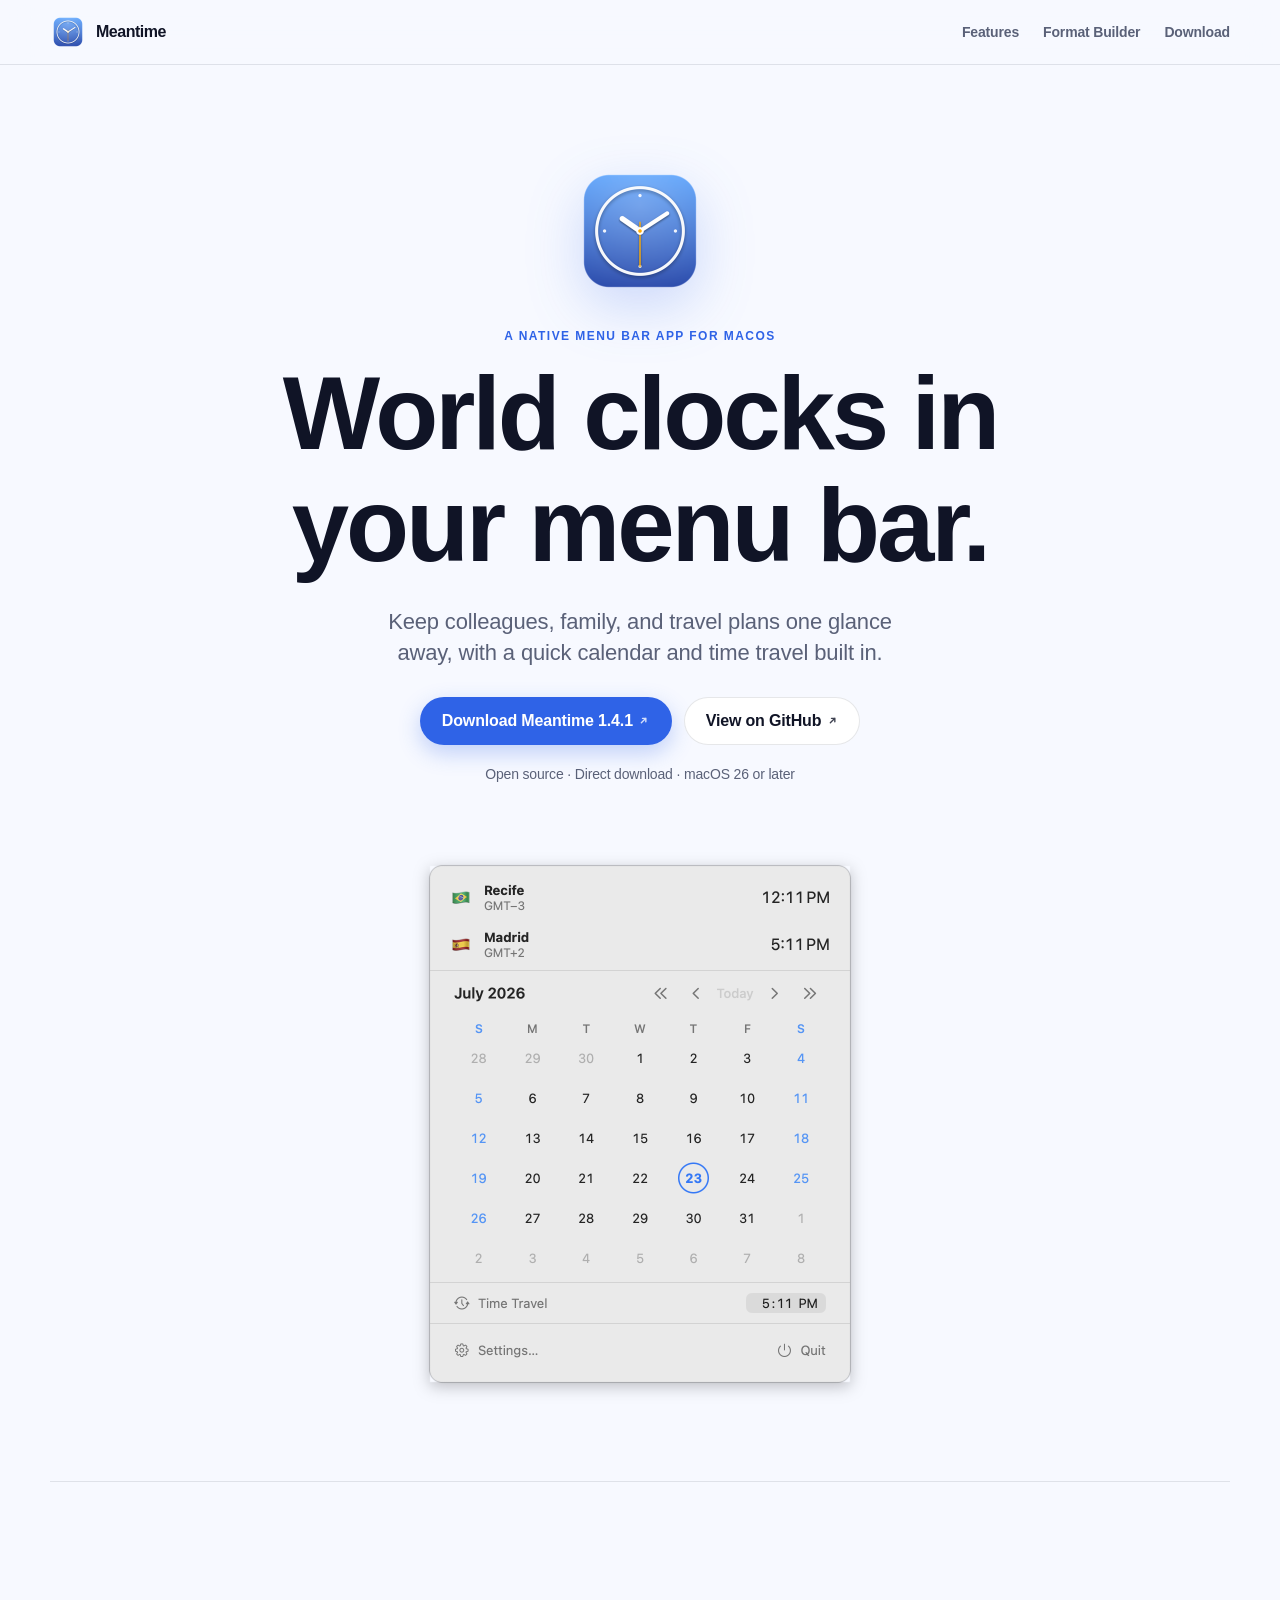
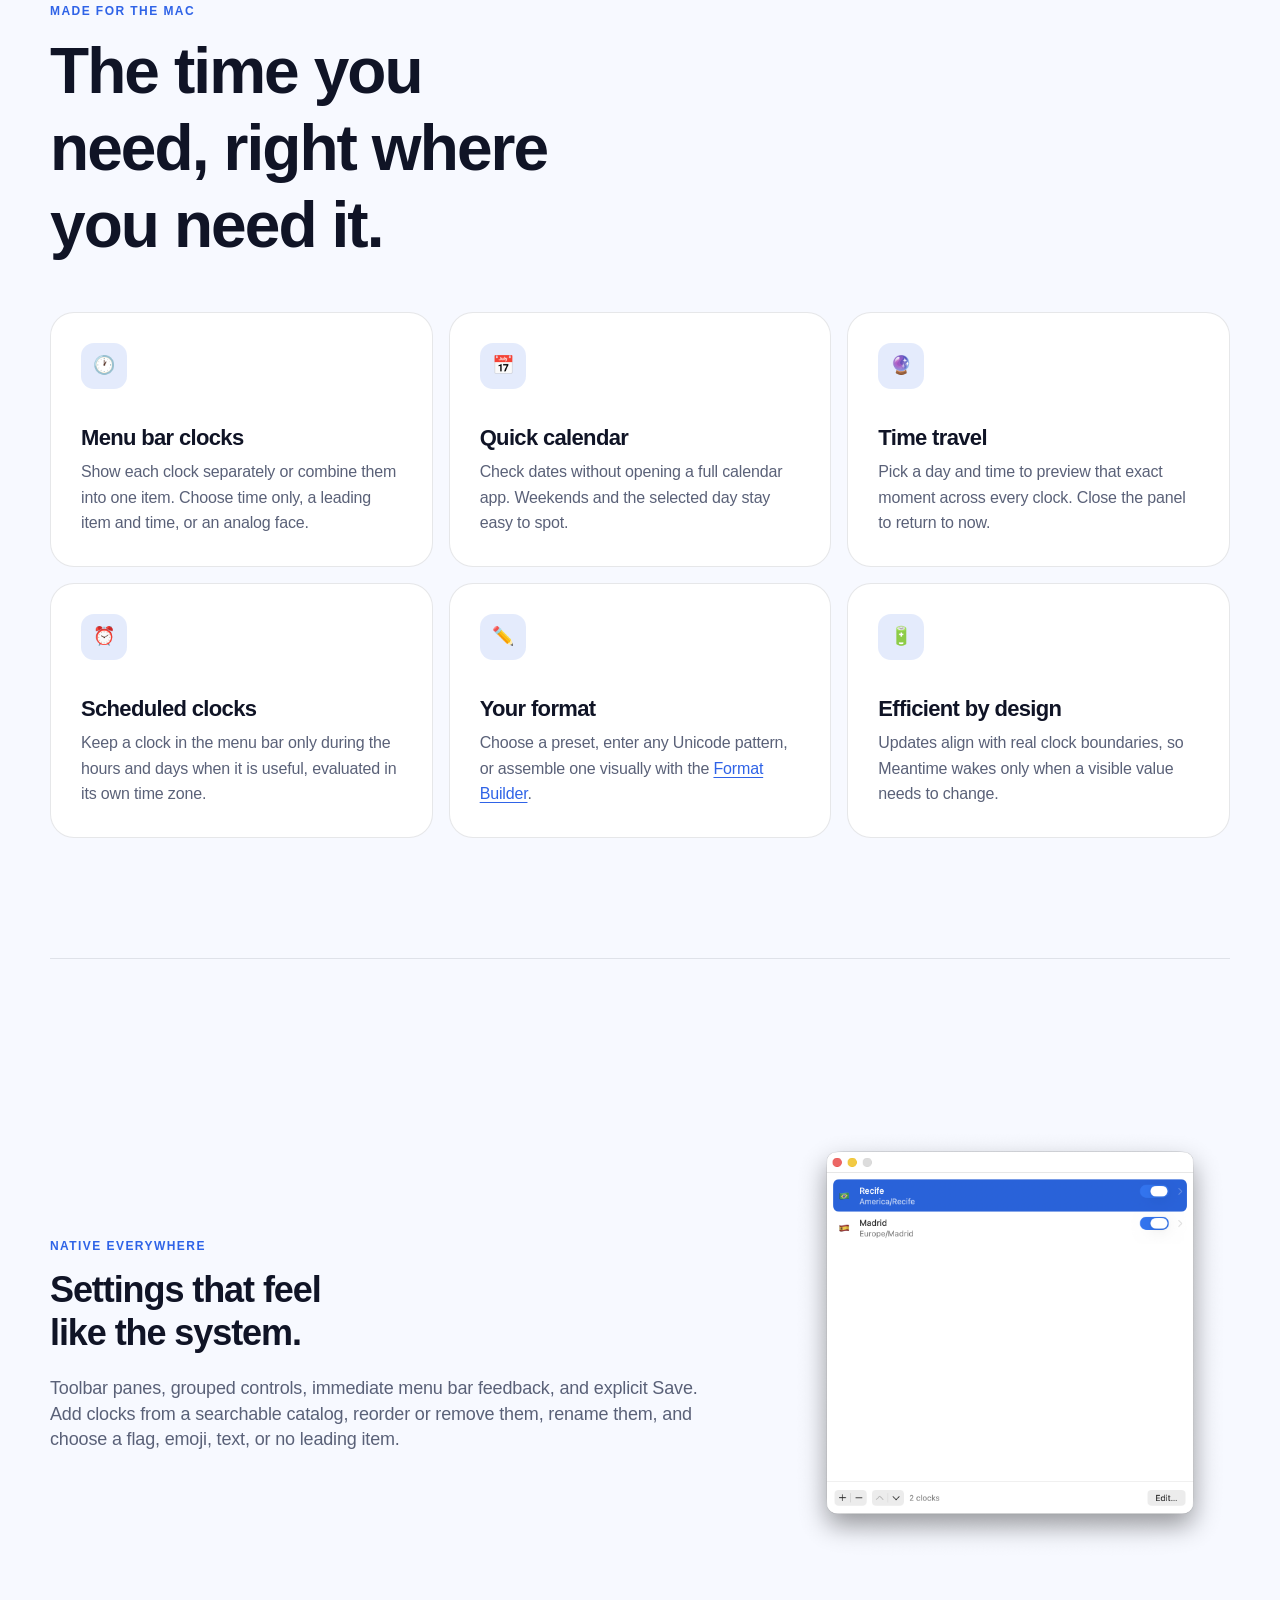
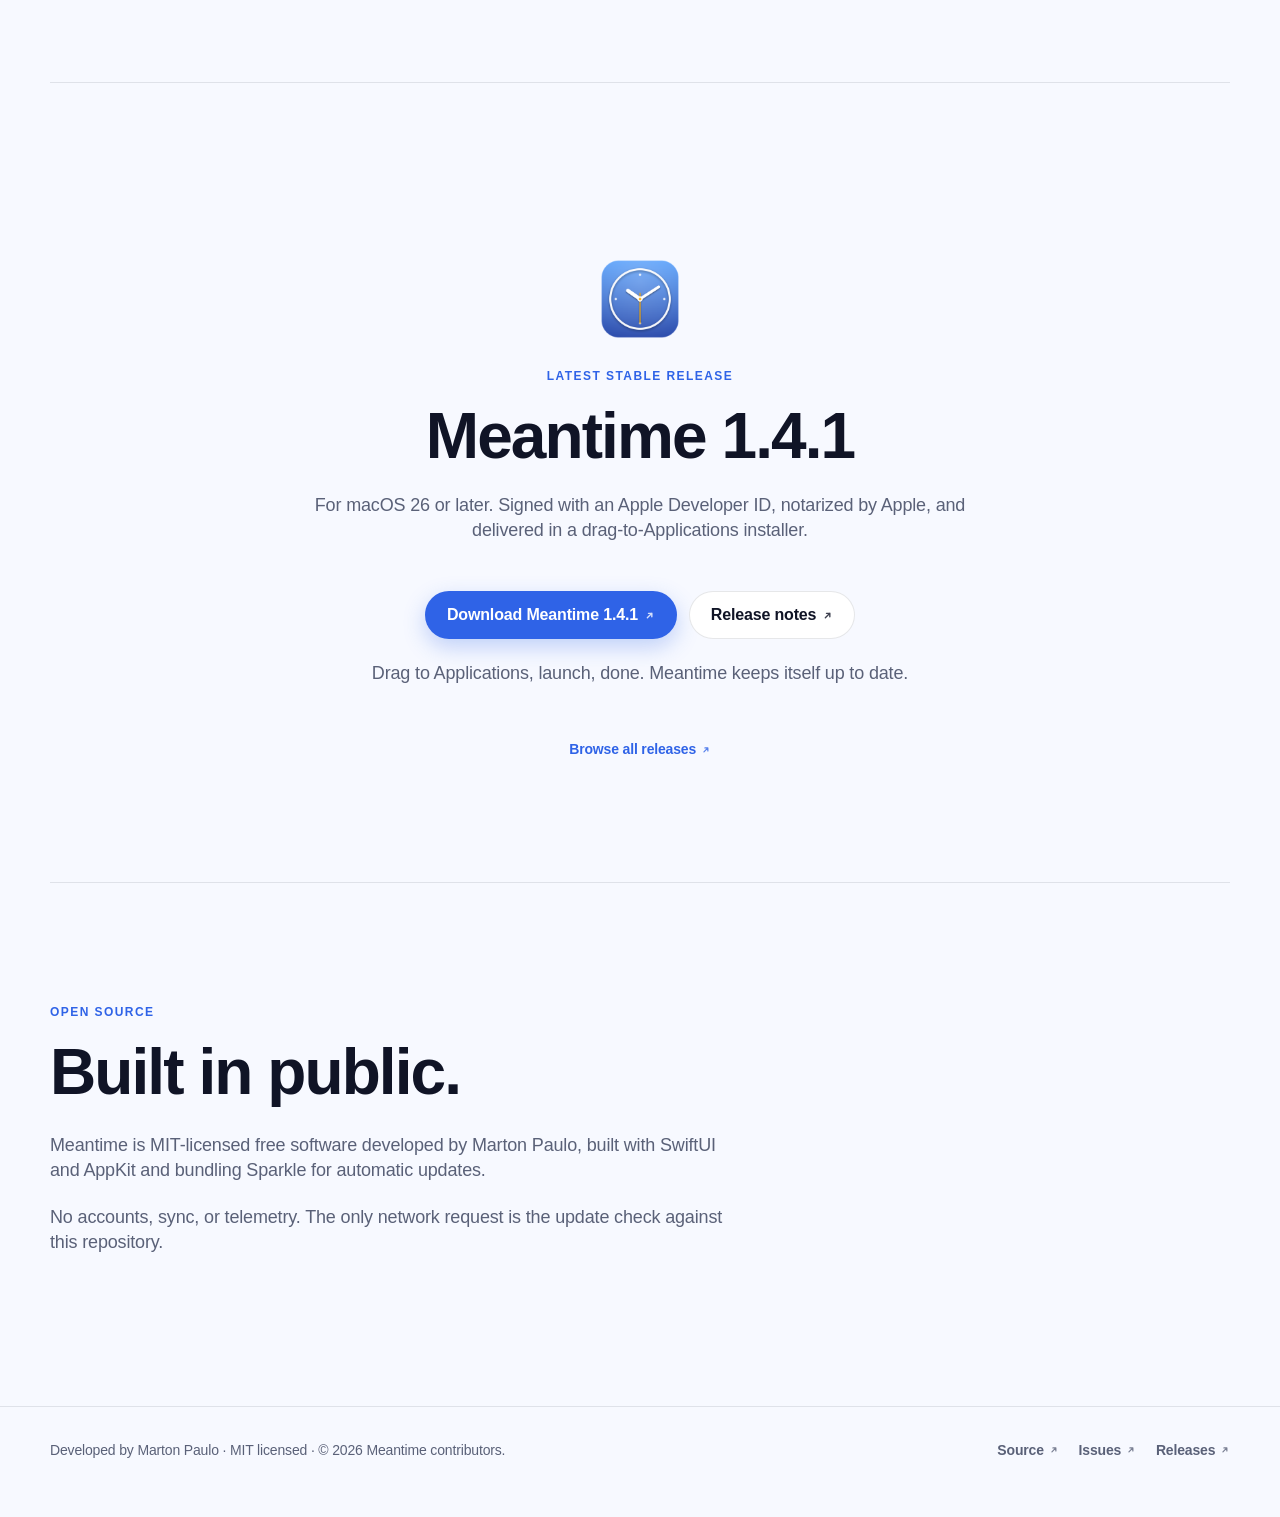
==== site/index.html @ 6e325170 "refactor: align the repository with the shared project layout Move the website from docs/ to site/ a" ====
<!doctype html>
<html lang="en">
<head>
  <meta charset="utf-8">
  <meta name="viewport" content="width=device-width, initial-scale=1">
  <meta name="color-scheme" content="light dark">
  <title>Meantime · World clock for the Mac menu bar</title>
  <meta name="description" content="A native macOS world clock for the menu bar: scheduled clocks, a quick month calendar, time travel across time zones and a custom format. Free and open source.">
  <meta name="theme-color" content="#f7f9ff" media="(prefers-color-scheme: light)">
  <meta name="theme-color" content="#0b0e1a" media="(prefers-color-scheme: dark)">
  <link rel="canonical" href="https://meantime.martonpaulo.com/">
  <link rel="icon" href="favicon.ico" sizes="48x48">
  <link rel="apple-touch-icon" href="apple-touch-icon.png">
  <meta property="og:type" content="website">
  <meta property="og:site_name" content="Meantime">
  <meta property="og:locale" content="en_US">
  <meta property="og:title" content="Meantime · World clock for the Mac menu bar">
  <meta property="og:description" content="A native macOS world clock for the menu bar: scheduled clocks, a quick month calendar, time travel across time zones and a custom format. Free and open source.">
  <meta property="og:url" content="https://meantime.martonpaulo.com/">
  <meta property="og:image" content="https://meantime.martonpaulo.com/social-card.jpg">
  <meta property="og:image:type" content="image/jpeg">
  <meta property="og:image:width" content="1200">
  <meta property="og:image:height" content="630">
  <meta property="og:image:alt" content="The Meantime clock icon and the words Free for Mac, open source, Meantime, World clocks in your menu bar, beside the Meantime panel with two clocks and a month calendar.">
  <meta name="twitter:card" content="summary_large_image">
  <meta name="twitter:title" content="Meantime · World clock for the Mac menu bar">
  <meta name="twitter:description" content="A native macOS world clock for the menu bar: scheduled clocks, a quick month calendar, time travel across time zones and a custom format. Free and open source.">
  <meta name="twitter:image" content="https://meantime.martonpaulo.com/social-card.jpg">
  <meta name="twitter:image:alt" content="Meantime: world clocks in your menu bar">
  <script type="application/ld+json">
  {
    "@context": "https://schema.org",
    "@type": "SoftwareApplication",
    "name": "Meantime",
    "url": "https://meantime.martonpaulo.com/",
    "description": "A native macOS menu bar app for world clocks: scheduled clocks, a quick month calendar, time travel, and a fully buildable time format.",
    "applicationCategory": "UtilitiesApplication",
    "operatingSystem": "macOS 26 or later",
    "image": "https://meantime.martonpaulo.com/social-card.jpg",
    "screenshot": "https://meantime.martonpaulo.com/screenshots/panel.webp",
    "downloadUrl": "https://github.com/martonpaulo/meantime/releases/latest",
    "license": "https://opensource.org/licenses/MIT",
    "author": { "@type": "Person", "name": "Marton Paulo" },
    "offers": { "@type": "Offer", "price": "0", "priceCurrency": "USD" }
  }
  </script>
  <!-- Google names the site in results from this node on the home page. -->
  <script type="application/ld+json">{"@context": "https://schema.org", "@type": "WebSite", "name": "Meantime", "url": "https://meantime.martonpaulo.com/"}</script>
  <link rel="preload" as="image" href="screenshots/panel.webp" fetchpriority="high">
  <link rel="stylesheet" href="styles/main.css">
</head>
<body>
  <a class="skip-link" href="#main">Skip to content</a>
  <header class="site-header" aria-label="Primary navigation">
    <div class="site-header-inner">
      <a class="brand" href="#top" aria-label="Meantime home" aria-current="page">
        <img src="assets/app-icon-72.png" width="36" height="36" alt="">
        <span>Meantime</span>
      </a>
      <nav aria-label="Page sections">
        <a href="#features">Features</a>
        <a href="format.html">Format Builder</a>
        <a href="#download">Download</a>
      </nav>
    </div>
  </header>

  <main id="main">
    <section class="hero" id="top" aria-labelledby="hero-title">
      <div class="hero-copy">
        <img class="hero-icon" src="assets/app-icon-280.png" width="140" height="140" alt="Meantime application icon">
        <p class="eyebrow">A native menu bar app for macOS</p>
        <h1 id="hero-title">World clocks in your menu bar.</h1>
        <p class="hero-summary">Keep colleagues, family, and travel plans one glance away, with a quick calendar and time travel built in.</p>
        <div class="actions">
          <a class="button primary" href="https://github.com/martonpaulo/meantime/releases/latest" rel="noopener">Download Meantime 1.4.1<svg class="external-icon" viewBox="0 0 12 12" width="12" height="12" fill="none" aria-hidden="true" focusable="false"><path d="M3.6 8.4 8.4 3.6M4.8 3.6h3.6v3.6" stroke="currentColor" stroke-width="1.5" stroke-linecap="round" stroke-linejoin="round"/></svg></a>
          <a class="button secondary" href="https://github.com/martonpaulo/meantime" rel="noopener">View on GitHub<svg class="external-icon" viewBox="0 0 12 12" width="12" height="12" fill="none" aria-hidden="true" focusable="false"><path d="M3.6 8.4 8.4 3.6M4.8 3.6h3.6v3.6" stroke="currentColor" stroke-width="1.5" stroke-linecap="round" stroke-linejoin="round"/></svg></a>
        </div>
        <p class="compatibility">Open source · Direct download · macOS 26 or later</p>
      </div>
      <img class="hero-shot" src="screenshots/panel.webp"
           alt="The Meantime panel showing world clocks, a month calendar, and time travel"
           width="466" height="562" fetchpriority="high" decoding="async">
    </section>

    <section class="section" id="features" aria-labelledby="features-title">
      <p class="eyebrow">Made for the Mac</p>
      <h2 id="features-title">The time you need, right where you need it.</h2>
      <div class="feature-grid">
        <article><span aria-hidden="true">🕐</span><h3>Menu bar clocks</h3><p>Show each clock separately or combine them into one item. Choose time only, a leading item and time, or an analog face.</p></article>
        <article><span aria-hidden="true">📅</span><h3>Quick calendar</h3><p>Check dates without opening a full calendar app. Weekends and the selected day stay easy to spot.</p></article>
        <article><span aria-hidden="true">🔮</span><h3>Time travel</h3><p>Pick a day and time to preview that exact moment across every clock. Close the panel to return to now.</p></article>
        <article><span aria-hidden="true">⏰</span><h3>Scheduled clocks</h3><p>Keep a clock in the menu bar only during the hours and days when it is useful, evaluated in its own time zone.</p></article>
        <article><span aria-hidden="true">✏️</span><h3>Your format</h3><p>Choose a preset, enter any Unicode pattern, or assemble one visually with the <a href="format.html">Format Builder</a>.</p></article>
        <article><span aria-hidden="true">🔋</span><h3>Efficient by design</h3><p>Updates align with real clock boundaries, so Meantime wakes only when a visible value needs to change.</p></article>
      </div>
    </section>

    <section class="showcase section" aria-labelledby="settings-title">
      <div class="showcase-copy">
        <p class="eyebrow">Native everywhere</p>
        <h2 id="settings-title">Settings that feel like the system.</h2>
        <p>Toolbar panes, grouped controls, immediate menu bar feedback, and explicit Save. Add clocks from a searchable catalog, reorder or remove them, rename them, and choose a flag, emoji, text, or no leading item.</p>
      </div>
      <img class="settings-shot" src="screenshots/settings-clocks.webp"
           alt="Meantime Settings showing a native selectable list of clocks with add, remove, reorder, and edit controls"
           width="672" height="664" loading="lazy" decoding="async">
    </section>

    <section class="section download" id="download" aria-labelledby="download-title">
      <img src="assets/app-icon-280.png" alt="" width="96" height="96" loading="lazy" decoding="async">
      <p class="eyebrow">Latest stable release</p>
      <h2 id="download-title">Meantime 1.4.1</h2>
      <p>For macOS 26 or later. Signed with an Apple Developer ID, notarized by Apple, and delivered in a drag-to-Applications installer.</p>
      <div class="actions">
        <a class="button primary" href="https://github.com/martonpaulo/meantime/releases/latest" rel="noopener">Download Meantime 1.4.1<svg class="external-icon" viewBox="0 0 12 12" width="12" height="12" fill="none" aria-hidden="true" focusable="false"><path d="M3.6 8.4 8.4 3.6M4.8 3.6h3.6v3.6" stroke="currentColor" stroke-width="1.5" stroke-linecap="round" stroke-linejoin="round"/></svg></a>
        <a class="button secondary" href="https://github.com/martonpaulo/meantime/releases/tag/v1.4.1" rel="noopener">Release notes<svg class="external-icon" viewBox="0 0 12 12" width="12" height="12" fill="none" aria-hidden="true" focusable="false"><path d="M3.6 8.4 8.4 3.6M4.8 3.6h3.6v3.6" stroke="currentColor" stroke-width="1.5" stroke-linecap="round" stroke-linejoin="round"/></svg></a>
      </div>
      <p class="compatibility">Drag to Applications, launch, done. Meantime keeps itself up to date.</p>
      <a class="text-link" href="https://github.com/martonpaulo/meantime/releases" rel="noopener">Browse all releases<svg class="external-icon" viewBox="0 0 12 12" width="12" height="12" fill="none" aria-hidden="true" focusable="false"><path d="M3.6 8.4 8.4 3.6M4.8 3.6h3.6v3.6" stroke="currentColor" stroke-width="1.5" stroke-linecap="round" stroke-linejoin="round"/></svg></a>
    </section>

    <section class="open-source section" aria-labelledby="open-source-title">
      <p class="eyebrow">Open source</p>
      <h2 id="open-source-title">Built in public.</h2>
      <p>Meantime is MIT-licensed free software developed by Marton Paulo, built with SwiftUI and AppKit and bundling Sparkle for automatic updates.</p>
      <p>No accounts, sync, or telemetry. The only network request is the update check against this repository.</p>
    </section>
  </main>

  <footer class="site-footer">
    <div class="site-footer-inner">
      <p>Developed by Marton Paulo · MIT licensed · © 2026 Meantime contributors.</p>
      <nav aria-label="Site links">
        <a href="https://github.com/martonpaulo/meantime" rel="noopener">Source<svg class="external-icon" viewBox="0 0 12 12" width="12" height="12" fill="none" aria-hidden="true" focusable="false"><path d="M3.6 8.4 8.4 3.6M4.8 3.6h3.6v3.6" stroke="currentColor" stroke-width="1.5" stroke-linecap="round" stroke-linejoin="round"/></svg></a>
        <a href="https://github.com/martonpaulo/meantime/issues" rel="noopener">Issues<svg class="external-icon" viewBox="0 0 12 12" width="12" height="12" fill="none" aria-hidden="true" focusable="false"><path d="M3.6 8.4 8.4 3.6M4.8 3.6h3.6v3.6" stroke="currentColor" stroke-width="1.5" stroke-linecap="round" stroke-linejoin="round"/></svg></a>
        <a href="https://github.com/martonpaulo/meantime/releases" rel="noopener">Releases<svg class="external-icon" viewBox="0 0 12 12" width="12" height="12" fill="none" aria-hidden="true" focusable="false"><path d="M3.6 8.4 8.4 3.6M4.8 3.6h3.6v3.6" stroke="currentColor" stroke-width="1.5" stroke-linecap="round" stroke-linejoin="round"/></svg></a>
      </nav>
    </div>
  </footer>
</body>
</html>
---- site/styles/main.css ----
/* Fleet typography standard, 2026-09. This :root block is identical, in this
   order, in windowhop, mailbell, meantime, smart-desk and orbit: the five sites
   share a design but no package, so copying is the cost and identical ordering
   is what keeps the drift greppable. The -apple-system stack is deliberate and
   stays: these are landing pages for Mac apps, so the page wears the platform's
   own face. */
:root {
  --font-sans: -apple-system, BlinkMacSystemFont, "SF Pro Text", "Helvetica Neue", sans-serif;
  --text-xs: 0.75rem;
  --text-sm: 0.875rem;
  --text-md: 1.125rem;
  --text-lg: 1.375rem;
  --text-xl: clamp(1.75rem, 1.25rem + 1.5vw, 2.25rem);
  --text-2xl: clamp(2.5rem, 1.5rem + 3.5vw, 4rem);
  --text-3xl: clamp(3rem, 1.25rem + 6.5vw, 6.5rem);
  --leading-tight: 1.08;
  --leading-snug: 1.2;
  --leading-relaxed: 1.4;
  --leading-body: 1.6;
  --tracking-display: -0.03em;
  --tracking-body: -0.01em;
  --tracking-eyebrow: 0.12em;
  --weight-body: 400;
  --weight-strong: 600;
  --weight-display: 700;
  --measure: 68ch;
  --measure-narrow: 44ch;
  --measure-title: 16ch;
}

/* --- Meantime palette and page metrics ------------------------------------- */
:root {
  color-scheme: light dark;
  --bg: #f7f9ff;
  --surface: #ffffff;
  --surface-strong: #ffffff;
  --text: #101426;
  --secondary: #5a6178;
  --line: rgba(16, 20, 38, 0.10);
  --accent: #2f63e7;
  --accent-hover: #2451c7;
  --button-primary-fg: #ffffff;
  --button-primary-bg: #2f63e7;
  --button-primary-bg-hover: #2451c7;
  --button-glow: 0 8px 22px color-mix(in srgb, var(--accent) 28%, transparent);
  --button-glow-hover: 0 12px 28px color-mix(in srgb, var(--accent) 34%, transparent);
  --shadow: 0 24px 80px rgba(16, 20, 38, 0.12);
  --icon-shadow: drop-shadow(0 18px 28px rgba(47, 99, 231, 0.22));
  --radius: 28px;
  --radius-card: 24px;
  --page-width: min(1180px, calc(100% - 40px));
  /* The sticky header's own height: what anything else that sticks has to
     clear so it does not park underneath it. */
  --header-height: 65px;
  /* Meantime's own: the Format Builder's validation state. */
  --error: #b42318;
}

@media (prefers-color-scheme: dark) {
  :root {
    --bg: #0b0e1a;
    --surface: #151a2c;
    --surface-strong: #151a2c;
    --text: #eef1fb;
    --secondary: #9aa3c0;
    --line: rgba(238, 241, 251, 0.12);
    --accent: #5a8bff;
    --accent-hover: #82a8ff;
    --button-primary-fg: #0b0e1a;
    --button-primary-bg: #5a8bff;
    --button-primary-bg-hover: #82a8ff;
    --shadow: 0 28px 90px rgba(0, 0, 0, 0.5);
    --icon-shadow: drop-shadow(0 18px 28px rgba(0, 0, 0, 0.55));
    --error: #ff6961;
  }
}

/* --- Shared structure ------------------------------------------------------
   The section rhythm, hero, feature blocks, buttons and footer below are the
   fleet's one landing-page design. Keep them in step across the three sites. */

* { box-sizing: border-box; }
html { scroll-behavior: smooth; }
/* The footer sits at the bottom of the viewport on a short page (the 404
   above all) instead of floating in the middle of it. svh keeps mobile browser
   chrome from pushing it off; vh is the fallback for anything older. */
body {
  min-height: 100vh;
  min-height: 100svh;
  display: flex;
  flex-direction: column;
  margin: 0;
  font-family: var(--font-sans);
  font-weight: var(--weight-body);
  line-height: var(--leading-body);
  letter-spacing: var(--tracking-body);
  background: var(--bg);
  color: var(--text);
}
a { color: inherit; }
/* A link inside running copy shows itself. Navigation, buttons and link rows
   carry their own treatment instead. */
p a, li a, td a { color: var(--accent); text-decoration: underline; text-underline-offset: 0.18em; }
.actions a, .link-row a, .site-footer a, .site-header a { text-decoration: none; }
img { display: block; max-width: 100%; height: auto; }
strong { font-weight: var(--weight-strong); }

.skip-link { position: fixed; left: 16px; top: -80px; z-index: 100; padding: 10px 14px; border-radius: 10px; background: var(--text); color: var(--bg); text-decoration: none; }
.skip-link:focus { top: 16px; }

:where(a, button, input, select):focus-visible {
  outline: 3px solid color-mix(in srgb, var(--accent) 70%, white);
  outline-offset: 4px;
  border-radius: 8px;
}

/* One icon for every link that leaves the site: the GitHub button, another site
   of the fleet, any external documentation. A link to another page of this site
   never carries it. */
.external-icon {
  flex: none;
  width: 0.7em;
  height: 0.7em;
  margin-left: 0.35em;
  vertical-align: baseline;
  opacity: 0.8;
}

/* The header's background, blur and hairline span the viewport; only its
   contents sit in the container, so the brand keeps the same left edge as every
   section below it. The footer's rule is drawn the same way. */
.site-header {
  position: sticky; top: 0; z-index: 20;
  background: color-mix(in srgb, var(--bg) 82%, transparent);
  backdrop-filter: blur(22px) saturate(1.4);
  border-bottom: 1px solid var(--line);
}
.site-header-inner {
  display: flex; align-items: center; justify-content: space-between; gap: 12px 24px;
  width: var(--page-width); margin-inline: auto; padding: 14px 0;
}
/* The wordmark is the site's name, not a navigation state: it stays --text on
   every page, so the lockup never changes colour as the visitor moves around. */
.brand { display: inline-flex; align-items: center; gap: 10px; color: var(--text); font-weight: var(--weight-strong); text-decoration: none; letter-spacing: var(--tracking-display); }
/* The icon artwork is a squircle on full transparency and carries its own
   corners: a CSS radius would clip it a second time at a different curve. */
.brand img { border-radius: 0; }
.site-header nav { display: flex; gap: 24px; }
.site-header nav a, .text-link, .link-row a, .site-footer a {
  display: inline-flex; align-items: center;
  color: var(--secondary); text-decoration: none;
  font-size: var(--text-sm); font-weight: var(--weight-strong);
}
.site-header nav a:hover, .text-link:hover, .link-row a:hover, .site-footer a:hover { color: var(--accent); }
/* Navigation only. The brand also marks the current page, but it is the site's
   name rather than a nav state, so it must not change colour with the route. */
.site-header nav [aria-current="page"] { color: var(--accent); }

main { width: var(--page-width); margin-inline: auto; }
main { flex: 1 0 auto; }
.site-footer { margin-top: auto; }

.hero { padding: 96px 0 72px; text-align: center; overflow: hidden; }
.hero-copy { max-width: 820px; margin: 0 auto; }
.eyebrow {
  margin: 0 0 12px; color: var(--accent);
  font-size: var(--text-xs); font-weight: var(--weight-display);
  text-transform: uppercase; letter-spacing: var(--tracking-eyebrow);
}
/* Balanced wrapping is for headings. Body copy reads worse when the browser
   evens out the last lines of a long paragraph. */
h1, h2, h3 { text-wrap: balance; }
h1 {
  max-width: var(--measure-title); margin: 0 auto;
  font-size: var(--text-3xl); line-height: var(--leading-tight);
  letter-spacing: var(--tracking-display); font-weight: var(--weight-display);
}
/* drop-shadow follows the artwork's alpha, so the shadow takes the squircle's
   shape instead of being cast by a square border box. */
.hero-icon { margin: 0 auto 26px; filter: var(--icon-shadow); }
.hero-summary {
  max-width: var(--measure-narrow); margin: 26px auto 28px;
  color: var(--secondary); font-size: var(--text-lg); line-height: var(--leading-relaxed);
}

.actions { display: flex; flex-wrap: wrap; justify-content: center; gap: 12px; }
/* Buttons take Mailbell's motion: a short rise on hover with the shadow
   following it on the same curve, and the press putting the button back down. */
.button {
  display: inline-flex; align-items: center; justify-content: center;
  min-height: 48px; padding: 0 22px; border-radius: 999px;
  text-decoration: none; font-size: 1rem; font-weight: var(--weight-strong);
  transition: transform 0.12s ease, box-shadow 0.12s ease, background-color 0.12s ease, color 0.12s ease;
}
.button:hover { transform: translateY(-1px); text-decoration: none; }
.button:active { transform: translateY(0); }
/* The soft halo under the download button. Mailbell's was a fixed rgba of its
   own accent; here it is mixed from whichever accent the site carries. */
.button.primary {
  background: var(--button-primary-bg); color: var(--button-primary-fg);
  box-shadow: var(--button-glow);
}
.button.primary:hover { background: var(--button-primary-bg-hover); box-shadow: var(--button-glow-hover); }
.button.secondary { background: var(--surface-strong); color: var(--text); box-shadow: inset 0 0 0 1px var(--line); }
.compatibility { margin: 18px 0 0; color: var(--secondary); font-size: var(--text-sm); }

.section { padding: 120px 0; border-top: 1px solid var(--line); }
.section h2 {
  max-width: var(--measure-title); margin: 0;
  font-size: var(--text-2xl); line-height: var(--leading-snug);
  letter-spacing: var(--tracking-display); font-weight: var(--weight-display);
}
/* The rhythm inside a section: eyebrow, heading, an optional lead paragraph at
   22px, then whatever the section shows at 48px. */
.section > :not(.eyebrow):not(h2) { margin-top: 48px; }
.section > p:not(.eyebrow) {
  max-width: var(--measure); margin: 22px 0 0;
  color: var(--secondary); font-size: var(--text-md); line-height: var(--leading-relaxed);
}

/* Prose paired with a SINGLE figure: two columns from the tablet breakpoint up,
   stacked below it with the copy first. Alternate `.showcase` and
   `.showcase.figure-first` down a page so consecutive pairs never put the
   figure on the same side. A figure that is itself the point, such as the hero
   visual or a wide screenshot, stays full width instead. */
/* minmax(0, 1fr), not 1fr: a column whose automatic minimum is min-content
   pushes the grid wider than the shared container and the copy then starts hard
   against the window edge instead of on the container's gutter. */
.showcase { display: grid; grid-template-columns: minmax(0, 1fr) minmax(280px, 440px); align-items: center; gap: 72px; }
.showcase > * { min-width: 0; margin-top: 0; }
/* A heading that shares its row with a figure takes the step below the
   full-width one, so it stays inside its column. */
.showcase-copy h2 { font-size: var(--text-xl); }
.showcase > :not(.showcase-copy) { justify-self: end; max-height: 560px; }
.showcase-copy > p:not(.eyebrow) {
  max-width: var(--measure); margin: 22px 0 0;
  color: var(--secondary); font-size: var(--text-md); line-height: var(--leading-relaxed);
}
.showcase.figure-first { grid-template-columns: minmax(280px, 440px) minmax(0, 1fr); }
.showcase.figure-first > .showcase-copy { order: 2; }
.showcase.figure-first > :not(.showcase-copy) { justify-self: start; }

figure { margin: 0; padding: 20px; background: var(--surface); border: 1px solid var(--line); border-radius: var(--radius); }
figcaption { padding: 16px 4px 2px; color: var(--secondary); font-size: var(--text-sm); }

.feature-grid { display: grid; grid-template-columns: repeat(3, 1fr); gap: 16px; }
.feature-grid article { min-height: 240px; padding: 30px; background: var(--surface); border: 1px solid var(--line); border-radius: var(--radius-card); }
.feature-grid article > span {
  display: grid; place-items: center; width: 46px; height: 46px; margin-bottom: 36px;
  border-radius: 13px; background: color-mix(in srgb, var(--accent) 13%, transparent);
  color: var(--accent); font-size: var(--text-md); font-weight: var(--weight-display);
}
.feature-grid h3 { margin: 0 0 8px; font-size: var(--text-lg); line-height: var(--leading-snug); letter-spacing: var(--tracking-display); font-weight: var(--weight-strong); }
.feature-grid p { margin: 0; color: var(--secondary); }

.download { text-align: center; }
.download > img { margin: 0 auto 20px; }
.download h2, .download > p:not(.eyebrow) { margin-inline: auto; }
.download > p:not(.eyebrow) { margin-block: 18px 30px; }
/* The section rhythm puts 48px under the buttons; the closing note and the
   secondary link belong to them, so they sit closer. */
.section.download > .compatibility { margin-top: 22px; }
.section.download > .text-link { display: inline-flex; margin-top: 22px; color: var(--accent); }

/* The closing open-source section: eyebrow, heading, what the project is and
   who made it, then the row of outward links. */
.open-source > p:not(.eyebrow):last-of-type { margin-bottom: 30px; }
.link-row { display: flex; flex-wrap: wrap; gap: 12px 24px; }
.link-row a { color: var(--accent); }

.site-footer {
  border-top: 1px solid var(--line);
  color: var(--secondary); font-size: var(--text-sm);
}
.site-footer-inner {
  display: flex; justify-content: space-between; gap: 12px 30px; flex-wrap: wrap;
  width: var(--page-width); margin-inline: auto; padding: 32px 0 56px;
}
.site-footer p { margin: 0; }
.site-footer nav { display: flex; flex-wrap: wrap; gap: 12px 20px; }

@media (max-width: 820px) {
  /* The nav wraps onto a second row below this width, so the header is taller. */
  :root { --page-width: min(100% - 28px, 1180px); --header-height: 99px; }
  /* The header keeps every destination on narrow screens: it wraps onto a
     second centred row rather than dropping links the visitor came for. */
  .site-header-inner { flex-wrap: wrap; justify-content: center; }
  .site-header nav { width: 100%; justify-content: center; flex-wrap: wrap; gap: 8px 18px; }
  .hero { padding-top: 68px; }
  .section { padding: 86px 0; }
  .feature-grid { grid-template-columns: 1fr; }
  .showcase, .showcase.figure-first { grid-template-columns: 1fr; gap: 44px; }
  .showcase > .showcase-copy { order: -1; }
  .showcase > :not(.showcase-copy) { justify-self: center; max-height: 560px; }
  .feature-grid article { min-height: 210px; }
  .site-footer-inner { flex-direction: column; }
}

@media (max-width: 520px) {
  .actions { align-items: stretch; flex-direction: column; }
  .button { width: 100%; }
  .feature-grid article { padding: 24px; }
}

@media (prefers-reduced-motion: reduce) {
  html { scroll-behavior: auto; }
  *, *::before, *::after { animation-duration: 0.01ms !important; animation-iteration-count: 1 !important; transition-duration: 0.01ms !important; }
  .button:hover, .button:active { transform: none; }
}

/* --- Meantime's own sections ------------------------------------------------ */

/* The screenshots are captures of the real windows, so they already carry the
   system's own corner radius and shadow. Adding a border-radius here would cut
   the corner at a different radius than the window's, and a box-shadow would
   stack a second shadow on top of the one in the image. */
.hero-shot { margin: 62px auto 0; }
.settings-shot { display: block; margin: 0 auto; }
.builder a, .hint a { color: var(--accent); text-decoration: underline; }
/* Format builder */
/* A tool page, not a landing page: the title takes the section step, never the
   hero one, and the whole tool is one centred column with left-aligned
   contents. */
.builder-page { padding-top: 72px; }
.builder-page h1 {
  max-width: none; margin: 0;
  font-size: var(--text-2xl); line-height: var(--leading-snug);
  letter-spacing: var(--tracking-display); font-weight: var(--weight-display);
}
.builder-intro {
  max-width: var(--measure); margin: 22px 0 0;
  color: var(--secondary); font-size: var(--text-md); line-height: var(--leading-relaxed);
}

/* The preview, the starting point and the pattern field are one panel: the tool
   itself. The token groups below are its palette. The panel's foot is a
   separate element because a sticky child can only stick inside its own parent,
   and the pattern field has to stay in view for the whole page. */
.builder-panel {
  margin-top: 48px; padding: 22px;
  background: var(--surface); border: 1px solid var(--line); border-bottom: 0;
  border-radius: var(--radius-card) var(--radius-card) 0 0;
}
.panel-foot {
  padding: 18px 22px;
  background: var(--surface); border: 1px solid var(--line); border-top: 0;
  border-radius: 0 0 var(--radius-card) var(--radius-card);
}
.builder {
  max-width: 720px; margin: 0 auto; text-align: left;
  /* Room the sticky pattern bar occupies, so scrolling a control into view
     never parks it underneath. Below 560px the bar wraps onto two rows. */
  --sticky-allowance: 7.5rem;
}
@media (max-width: 560px) { .builder { --sticky-allowance: 11rem; } }
/* Keep only the pattern field and its buttons in view while the token reference
   below scrolls: a compact bar the page can always spare room for. The preview
   and preset stay in normal flow, because at their full-date height they used to
   cover the whole short viewport and swallow clicks meant for the tokens below. */
.builder-sticky {
  position: sticky;
  top: var(--header-height);
  z-index: 5;
  margin-bottom: 48px;
}
/* Heights are in rem so the guard follows browser zoom and text scaling: below
   roughly three bar heights of viewport there is nothing left to scroll past,
   so the bar returns to normal flow rather than sitting on top of the tokens. */
@media (max-height: 18rem) {
  .builder-sticky { position: static; }
  .builder { --sticky-allowance: 1rem; }
}
@media (max-width: 560px) and (max-height: 26rem) {
  /* Below 560px the bar wraps onto two rows and needs proportionally more space. */
  .builder-sticky { position: static; }
  .builder { --sticky-allowance: 1rem; }
}
/* Never scroll a builder control flush against a viewport edge, and never under
   the sticky bar: focus follows this margin, so keyboard users always see the
   control they just reached. */
.builder fieldset,
.builder :is(button, input, select) {
  scroll-margin-block: var(--sticky-allowance) 2rem;
}
.preview-card { padding: 0 0 18px; text-align: center; }
.preview-time {
  font-variant-numeric: tabular-nums;
  font-size: var(--text-xl); font-weight: var(--weight-display); letter-spacing: var(--tracking-body);
}
.preview-caption { color: var(--secondary); font-size: var(--text-xs); margin: 0.3rem 0 0; }
.preset-row { padding-top: 18px; border-top: 1px solid var(--line); }
.preset-row label, .literal-row label { display: block; font-weight: var(--weight-strong); margin-bottom: 0.35rem; }
.preset-row select, .pattern-row input, .literal-row input {
  width: 100%; font: inherit; padding: 0.65rem 0.8rem; border-radius: 10px;
  border: 1px solid var(--line); background: var(--surface); color: var(--text);
}
.pattern-row { display: grid; grid-template-columns: 1fr auto auto; gap: 0.6rem; }
.pattern-row input { font: var(--weight-strong) var(--text-md)/var(--leading-relaxed) ui-monospace, "SF Mono", Menlo, monospace; }
.preset-row select:focus, .pattern-row input:focus, .literal-row input:focus {
  outline: 2px solid var(--accent); outline-offset: 1px;
}
.builder-button {
  font: inherit; font-weight: var(--weight-strong); padding: 0.65rem 1rem; border-radius: 10px;
  border: 1px solid var(--line); background: var(--surface); color: var(--text); cursor: pointer;
}
.builder-button.primary { border-color: var(--accent); background: var(--accent); color: var(--button-primary-fg); }
.builder-button:hover:not(:disabled) { filter: brightness(1.08); border-color: var(--accent); }
.builder-button:disabled { cursor: not-allowed; opacity: 0.45; }
/* align-items: start keeps a two-button group from stretching to the height of
   the tallest one and opening a void under its buttons. */
.builder-groups { display: grid; grid-template-columns: repeat(auto-fit, minmax(210px, 1fr)); gap: 0.8rem; align-items: start; }
.builder fieldset {
  border: 1px solid var(--line); border-radius: var(--radius-card);
  background: var(--surface); padding: 0.9rem 1rem 1rem; margin: 0;
}
.builder legend {
  font-weight: var(--weight-display); font-size: var(--text-xs); text-transform: uppercase;
  letter-spacing: var(--tracking-eyebrow); color: var(--secondary); padding: 0 0.35rem;
}
/* Equal-width cells so the tokens read as a palette rather than as loose
   chips of unequal width. */
.token-buttons { display: grid; grid-template-columns: repeat(auto-fit, minmax(4.25rem, 1fr)); gap: 0.45rem; }
.token-buttons button {
  font: inherit; cursor: pointer; padding: 0.45rem 0.6rem; text-align: center;
  border: 1px solid var(--line); border-radius: 9px; background: transparent; color: var(--text);
}
.token-buttons button:hover:not(:disabled) { border-color: var(--accent); }
.token-buttons button:disabled { cursor: not-allowed; opacity: 0.4; }
.token-buttons code { display: block; font-weight: var(--weight-display); font-family: ui-monospace, "SF Mono", Menlo, monospace; }
.token-buttons small { display: block; color: var(--secondary); }
.literal-fieldset { margin-top: 0.8rem; }
.literal-row { display: grid; grid-template-columns: 1fr auto; gap: 0.6rem; align-items: end; }
.builder .hint { color: var(--secondary); font-size: var(--text-sm); }
/* The validation message belongs beside the field it describes: it used to sit
   below the whole token reference, out of sight of the input it explains. */
.builder-status { min-height: 1.5em; color: var(--secondary); font-size: var(--text-sm); margin: 0.5rem 0 0; }
.builder-status.error { color: var(--error); }
.pattern-row input[aria-invalid="true"] { border-color: var(--error); }
.pattern-row input[aria-invalid="true"]:focus { outline-color: var(--error); }
.builder-help { margin-top: 1.4rem; color: var(--secondary); font-size: var(--text-sm); }
@media (max-width: 560px) {
  .pattern-row { grid-template-columns: 1fr 1fr; }
  .pattern-row input { grid-column: 1 / -1; }
}
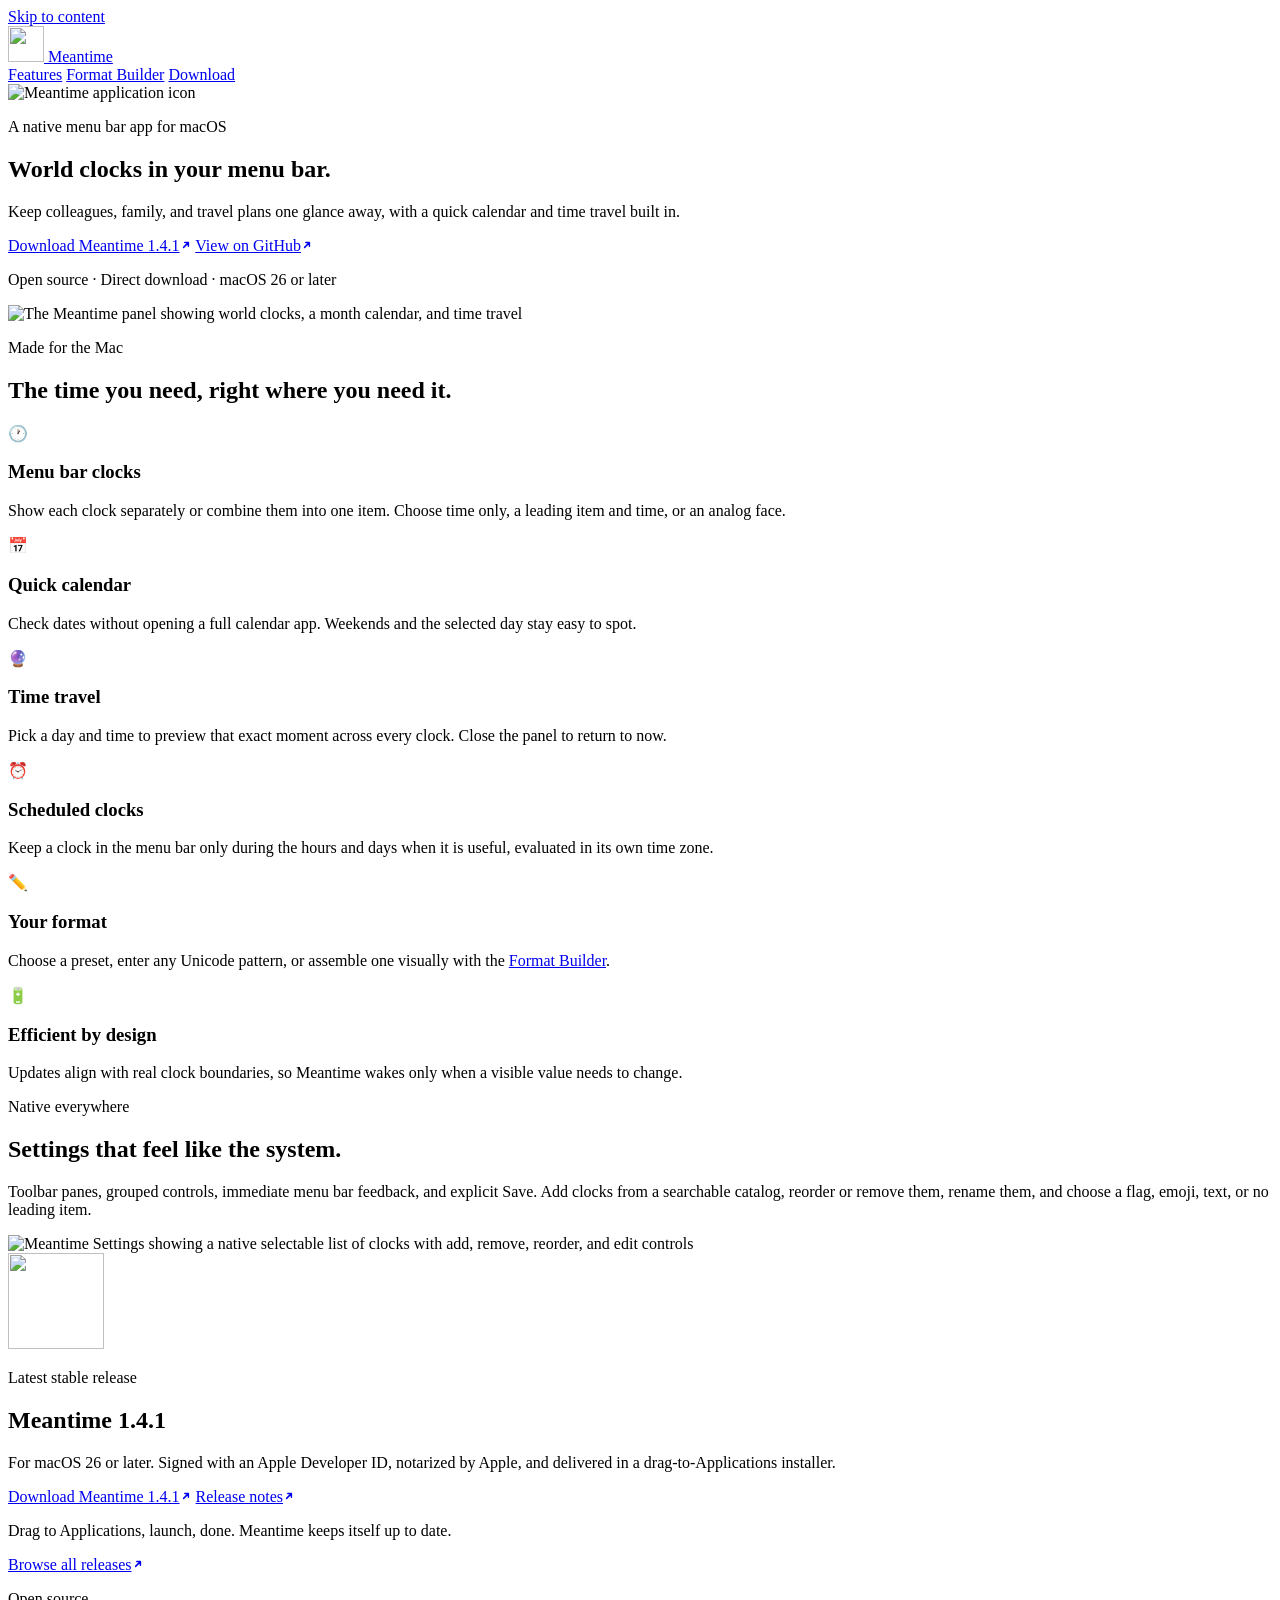
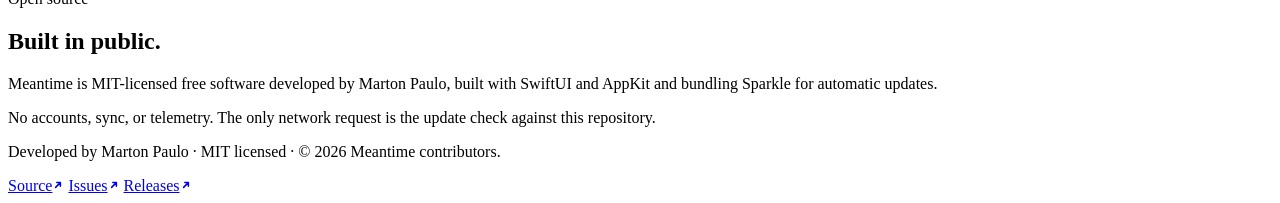
==== commit b1b59dff: "feat(site): make every asset address versionable at deploy (#35) - Add canonical copies of version-s" ====
--- a/site/index.html
+++ b/site/index.html
@@ -46,15 +46,15 @@
   </script>
   <!-- Google names the site in results from this node on the home page. -->
   <script type="application/ld+json">{"@context": "https://schema.org", "@type": "WebSite", "name": "Meantime", "url": "https://meantime.martonpaulo.com/"}</script>
-  <link rel="preload" as="image" href="screenshots/panel.webp" fetchpriority="high">
-  <link rel="stylesheet" href="styles/main.css">
+  <link rel="preload" as="image" href="/screenshots/panel.webp" fetchpriority="high">
+  <link rel="stylesheet" href="/styles/main.css">
 </head>
 <body>
   <a class="skip-link" href="#main">Skip to content</a>
   <header class="site-header" aria-label="Primary navigation">
     <div class="site-header-inner">
       <a class="brand" href="#top" aria-label="Meantime home" aria-current="page">
-        <img src="assets/app-icon-72.png" width="36" height="36" alt="">
+        <img src="/assets/app-icon-72.png" width="36" height="36" alt="">
         <span>Meantime</span>
       </a>
       <nav aria-label="Page sections">
@@ -68,7 +68,7 @@
   <main id="main">
     <section class="hero" id="top" aria-labelledby="hero-title">
       <div class="hero-copy">
-        <img class="hero-icon" src="assets/app-icon-280.png" width="140" height="140" alt="Meantime application icon">
+        <img class="hero-icon" src="/assets/app-icon-280.png" width="140" height="140" alt="Meantime application icon">
         <p class="eyebrow">A native menu bar app for macOS</p>
         <h1 id="hero-title">World clocks in your menu bar.</h1>
         <p class="hero-summary">Keep colleagues, family, and travel plans one glance away, with a quick calendar and time travel built in.</p>
@@ -78,7 +78,7 @@
         </div>
         <p class="compatibility">Open source · Direct download · macOS 26 or later</p>
       </div>
-      <img class="hero-shot" src="screenshots/panel.webp"
+      <img class="hero-shot" src="/screenshots/panel.webp"
            alt="The Meantime panel showing world clocks, a month calendar, and time travel"
            width="466" height="562" fetchpriority="high" decoding="async">
     </section>
@@ -102,13 +102,13 @@
         <h2 id="settings-title">Settings that feel like the system.</h2>
         <p>Toolbar panes, grouped controls, immediate menu bar feedback, and explicit Save. Add clocks from a searchable catalog, reorder or remove them, rename them, and choose a flag, emoji, text, or no leading item.</p>
       </div>
-      <img class="settings-shot" src="screenshots/settings-clocks.webp"
+      <img class="settings-shot" src="/screenshots/settings-clocks.webp"
            alt="Meantime Settings showing a native selectable list of clocks with add, remove, reorder, and edit controls"
            width="672" height="664" loading="lazy" decoding="async">
     </section>
 
     <section class="section download" id="download" aria-labelledby="download-title">
-      <img src="assets/app-icon-280.png" alt="" width="96" height="96" loading="lazy" decoding="async">
+      <img src="/assets/app-icon-280.png" alt="" width="96" height="96" loading="lazy" decoding="async">
       <p class="eyebrow">Latest stable release</p>
       <h2 id="download-title">Meantime 1.4.1</h2>
       <p>For macOS 26 or later. Signed with an Apple Developer ID, notarized by Apple, and delivered in a drag-to-Applications installer.</p>
